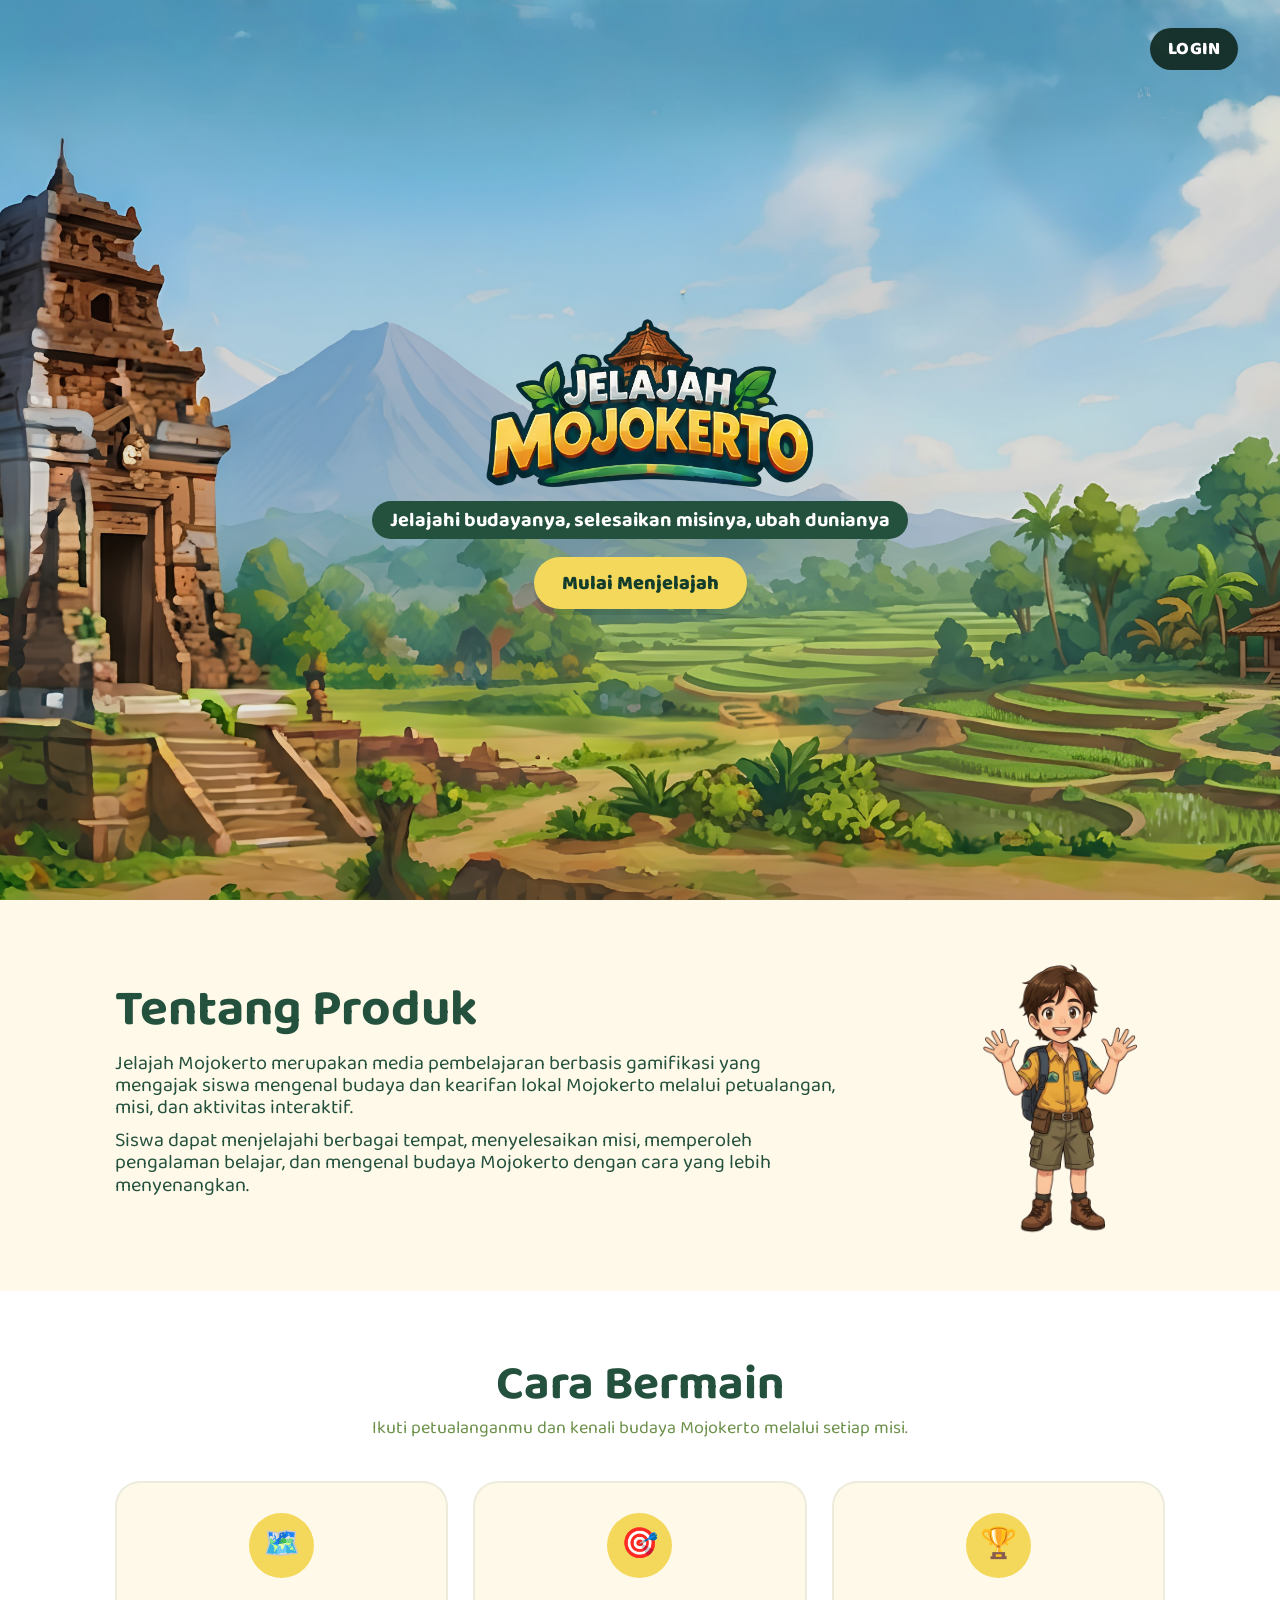
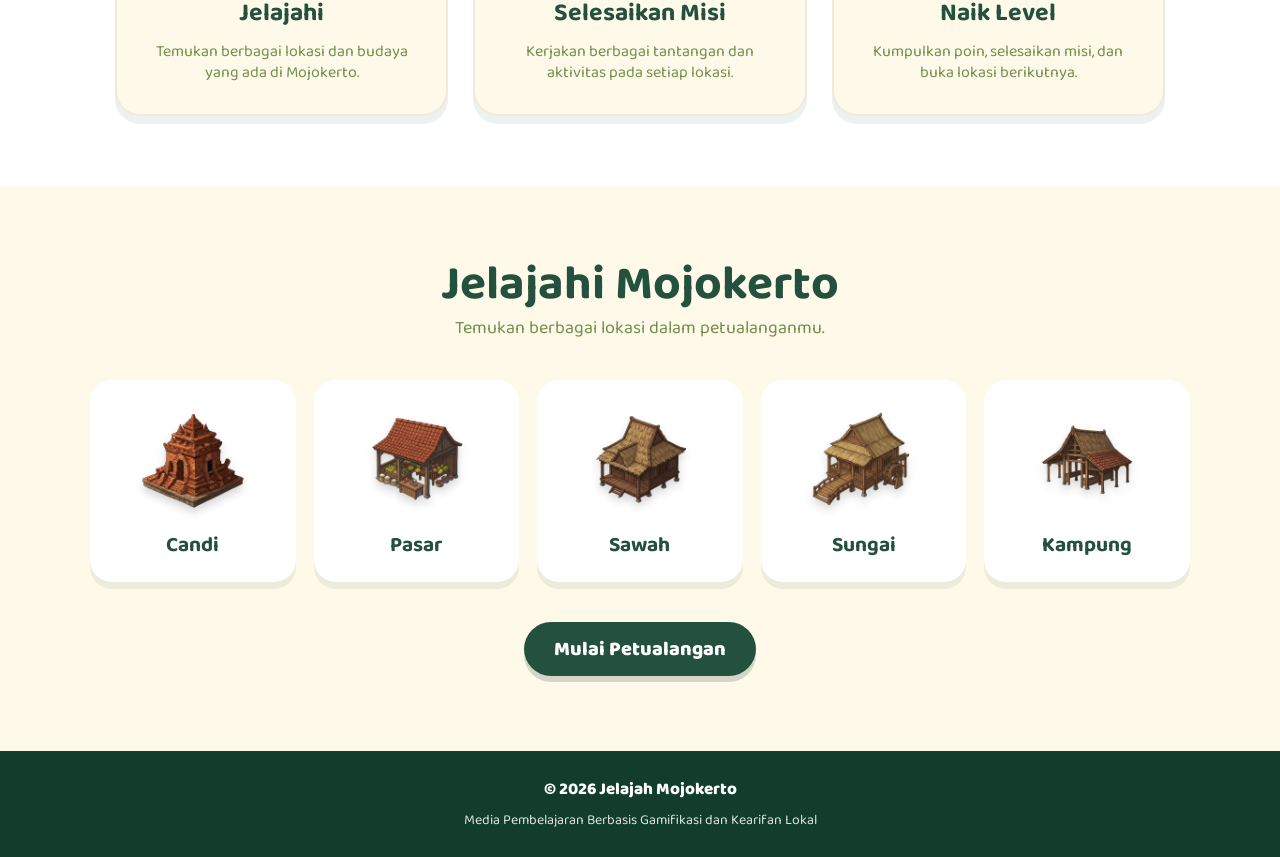
==== index.html @ 7a1562b7 "demo" ====
<!DOCTYPE html>
<html lang="id">
<head>
  <meta charset="UTF-8">
  <meta name="viewport" content="width=device-width, initial-scale=1.0">

  <title>Jelajah Mojokerto</title>

  <link rel="preconnect" href="https://fonts.googleapis.com">
  <link rel="preconnect" href="https://fonts.gstatic.com" crossorigin>

  <link
    href="https://fonts.googleapis.com/css2?family=Baloo+2:wght@400;500;600;700;800&display=swap"
    rel="stylesheet"
  >

  <link rel="stylesheet" href="style.css">
</head>

<body>

  <!-- ===================== HALAMAN 1 ===================== -->
  <section class="landing-page" id="tentang">

    <!-- TOPBAR -->
    <header class="topbar">
      <a href="login.html" class="login-badge">LOGIN</a>
    </header>


    <!-- ================= HERO ================= -->
    <div class="hero-logo">

      <img
        src="assets/logo.png"
        alt="Jelajah Mojokerto"
        class="logo"
      >

      <p>
        Jelajahi budayanya, selesaikan misinya, ubah dunianya
      </p>

      <a href="login.html" class="start-button">
        Mulai Menjelajah
      </a>

    </div>


    <!-- ================= TENTANG PRODUK ================= -->
    <section class="about-card">

      <div class="about-text">

        <h1>Tentang Produk</h1>

        <p>
          Jelajah Mojokerto merupakan media pembelajaran berbasis gamifikasi
          yang mengajak siswa mengenal budaya dan kearifan lokal Mojokerto
          melalui petualangan, misi, dan aktivitas interaktif.
        </p>

        <p>
          Siswa dapat menjelajahi berbagai tempat, menyelesaikan misi,
          memperoleh pengalaman belajar, dan mengenal budaya Mojokerto dengan
          cara yang lebih menyenangkan.
        </p>

      </div>

      <img
        src="assets/karakter.png"
        alt="Karakter penjelajah"
        class="character-about"
      >

    </section>


    <!-- ================= CARA BERMAIN ================= -->
    <section class="how-to-play">

      <div class="section-title">
        <h2>Cara Bermain</h2>

        <p>
          Ikuti petualanganmu dan kenali budaya Mojokerto
          melalui setiap misi.
        </p>
      </div>


      <div class="steps">

        <!-- LANGKAH 1 -->
        <div class="step-card">

          <div class="step-icon">
            🗺️
          </div>

          <h3>Jelajahi</h3>

          <p>
            Temukan berbagai lokasi dan budaya yang ada
            di Mojokerto.
          </p>

        </div>


        <!-- LANGKAH 2 -->
        <div class="step-card">

          <div class="step-icon">
            🎯
          </div>

          <h3>Selesaikan Misi</h3>

          <p>
            Kerjakan berbagai tantangan dan aktivitas
            pada setiap lokasi.
          </p>

        </div>


        <!-- LANGKAH 3 -->
        <div class="step-card">

          <div class="step-icon">
            🏆
          </div>

          <h3>Naik Level</h3>

          <p>
            Kumpulkan poin, selesaikan misi,
            dan buka lokasi berikutnya.
          </p>

        </div>

      </div>

    </section>


    <!-- ================= JELAJAHI MOJOKERTO ================= -->
    <section class="explore-section">

      <div class="section-title">

        <h2>Jelajahi Mojokerto</h2>

        <p>
          Temukan berbagai lokasi dalam petualanganmu.
        </p>

      </div>


      <div class="location-preview">

        <!-- CANDI -->
        <div class="preview-card">

          <img
            src="assets/candi.png"
            alt="Candi"
          >

          <h3>Candi</h3>

        </div>


        <!-- PASAR -->
        <div class="preview-card">

          <img
            src="assets/pasar.png"
            alt="Pasar"
          >

          <h3>Pasar</h3>

        </div>


        <!-- SAWAH -->
        <div class="preview-card">

          <img
            src="assets/sawah.png"
            alt="Sawah"
          >

          <h3>Sawah</h3>

        </div>


        <!-- SUNGAI -->
        <div class="preview-card">

          <img
            src="assets/sungai.png"
            alt="Sungai"
          >

          <h3>Sungai</h3>

        </div>


        <!-- KAMPUNG -->
        <div class="preview-card">

          <img
            src="assets/kampung.png"
            alt="Kampung"
          >

          <h3>Kampung</h3>

        </div>

      </div>


      <!-- CTA -->
      <a href="login.html" class="explore-button">
        Mulai Petualangan
      </a>

    </section>


    <!-- ================= FOOTER ================= -->
    <footer class="footer">

      <p>
        © 2026 Jelajah Mojokerto
      </p>

      <span>
        Media Pembelajaran Berbasis Gamifikasi dan Kearifan Lokal
      </span>

    </footer>

  </section>

</body>
</html>
---- style.css ----
* { box-sizing: border-box; margin: 0; padding: 0; }

:root {
  --cream: #fff9e9;
  --green: #24513d;
  --green-dark: #123d2c;
  --green-light: #6d914b;
  --yellow: #f4d85c;
  --white: #fff;
}

html { scroll-behavior: smooth; }
body {
  font-family: 'Baloo 2', sans-serif;
  color: var(--green);
  overflow-x: hidden;
}

button, input { font: inherit; }
button { cursor: pointer; }

/* ================= LANDING ================= */
.landing-page {
  min-height: 100vh;
  background: var(--cream);
  position: relative;
  overflow: hidden;
}

.topbar {
  position: absolute;
  z-index: 10;
  top: 28px;
  right: 42px;
}

.login-badge {
  display: inline-flex;
  align-items: center;
  justify-content: center;
  padding: 7px 18px;
  background: rgba(20, 45, 37, .95);
  color: white;
  border-radius: 999px;
  text-decoration: none;
  font-size: 18px;
  font-weight: 800;
  letter-spacing: .5px;
}

.hero-logo {
  min-height: 100vh;
    height: 100vh;
  background-image: linear-gradient(rgba(0,0,0,.08), rgba(0,0,0,.08)), url('assets/hero-mojokerto.png');
  background-size: cover;
  background-position: center;
  display: flex;
  flex-direction: column;
  align-items: center;
  justify-content: center;
  padding: 60px 20px 35px;
}

.hero-logo .logo { width: min(700px, 100vw); max-height: 180px; object-fit: contain; }
.hero-logo p {
  margin-top: 4px;
  padding: 3px 18px;
  color: white;
  background: var(--green);
  border-radius: 999px;
  font-size: clamp(13px, 1.8vw, 20px);
  font-weight: 700;
}

.about-card {
  min-height: 43vh;
  padding: 55px 9vw;
  display: flex;
  align-items: center;
  gap: 45px;
  background: var(--cream);
}

.about-text { max-width: 720px; }
.about-text h1 { font-size: clamp(32px, 4vw, 52px); line-height: 1; margin-bottom: 15px; }
.about-text p { font-size: clamp(15px, 1.65vw, 20px); line-height: 1.12; margin-bottom: 10px; }
.character-about { width: min(210px, 24vw); margin-left: auto; object-fit: contain; }
/* ================= TAMBAHAN LANDING PAGE ================= */

/* Tombol mulai menjelajah */
.start-button {
  display: inline-flex;
  align-items: center;
  justify-content: center;

  margin-top: 18px;
  padding: 10px 28px;

  background: var(--yellow);
  color: var(--green-dark);

  border-radius: 999px;
  text-decoration: none;

  font-size: 20px;
  font-weight: 800;

  box-shadow: 0 6px 0 rgba(18, 61, 44, .18);

  transition: transform .2s ease,
              box-shadow .2s ease,
              filter .2s ease;
}

.start-button:hover {
  transform: translateY(-3px);
  box-shadow: 0 9px 0 rgba(18, 61, 44, .18);
  filter: brightness(1.05);
}


/* ================= CARA BERMAIN ================= */

.how-to-play {
  padding: 70px 8vw;
  background: white;
  text-align: center;
}

.section-title {
  max-width: 700px;
  margin: 0 auto 40px;
}

.section-title h2 {
  margin-bottom: 8px;

  color: var(--green);
  font-size: clamp(32px, 4vw, 48px);
  line-height: 1;
}

.section-title p {
  color: var(--green-light);
  font-size: 18px;
  line-height: 1.3;
}


/* Kartu langkah */
.steps {
  max-width: 1050px;
  margin: auto;

  display: grid;
  grid-template-columns: repeat(3, 1fr);
  gap: 25px;
}

.step-card {
  padding: 30px 25px;

  background: var(--cream);
  border: 2px solid rgba(36, 81, 61, .08);
  border-radius: 25px;

  box-shadow: 0 8px 0 rgba(36, 81, 61, .08);

  transition: transform .2s ease,
              box-shadow .2s ease;
}

.step-card:hover {
  transform: translateY(-6px);
  box-shadow: 0 13px 0 rgba(36, 81, 61, .10);
}

.step-icon {
  width: 65px;
  height: 65px;

  margin: 0 auto 15px;

  display: flex;
  align-items: center;
  justify-content: center;

  background: var(--yellow);
  border-radius: 50%;

  font-size: 30px;
}

.step-card h3 {
  margin-bottom: 8px;

  color: var(--green);
  font-size: 25px;
}

.step-card p {
  color: var(--green-light);
  font-size: 16px;
  line-height: 1.35;
}


/* ================= JELAJAHI MOJOKERTO ================= */

.explore-section {
  padding: 75px 7vw;

  background: var(--cream);
  text-align: center;
}

.location-preview {
  max-width: 1100px;
  margin: 0 auto 40px;

  display: grid;
  grid-template-columns: repeat(5, 1fr);
  gap: 18px;
}

.preview-card {
  padding: 20px 12px;

  background: white;
  border-radius: 22px;

  box-shadow: 0 7px 0 rgba(36, 81, 61, .08);

  transition: transform .2s ease,
              box-shadow .2s ease;
}

.preview-card:hover {
  transform: translateY(-7px);
  box-shadow: 0 12px 0 rgba(36, 81, 61, .12);
}

.preview-card img {
  width: 100%;
  height: 120px;

  object-fit: contain;
  display: block;

  margin-bottom: 8px;

  filter: drop-shadow(0 5px 4px rgba(0, 0, 0, .16));
}

.preview-card h3 {
  color: var(--green);
  font-size: 21px;
}


/* Tombol bawah */
.explore-button {
  display: inline-flex;
  align-items: center;
  justify-content: center;

  padding: 11px 30px;

  background: var(--green);
  color: white;

  border-radius: 999px;
  text-decoration: none;

  font-size: 20px;
  font-weight: 800;

  box-shadow: 0 6px 0 rgba(18, 61, 44, .18);

  transition: transform .2s ease,
              box-shadow .2s ease,
              filter .2s ease;
}

.explore-button:hover {
  transform: translateY(-3px);
  box-shadow: 0 9px 0 rgba(18, 61, 44, .18);
  filter: brightness(1.08);
}


/* ================= FOOTER ================= */

.footer {
  padding: 25px 20px;

  background: var(--green-dark);
  color: white;

  text-align: center;
}

.footer p {
  margin-bottom: 4px;

  font-size: 17px;
  font-weight: 800;
}

.footer span {
  font-size: 14px;
  opacity: .85;
}


/* ================= RESPONSIVE ================= */

@media (max-width: 900px) {

  .steps {
    grid-template-columns: 1fr;
    max-width: 600px;
  }

  .location-preview {
    grid-template-columns: repeat(3, 1fr);
  }

}


/* ================= HP ================= */

@media (max-width: 650px) {

  .start-button {
    margin-top: 15px;
    padding: 9px 22px;
    font-size: 17px;
  }

  .how-to-play {
    padding: 50px 22px;
  }

  .section-title {
    margin-bottom: 28px;
  }

  .section-title h2 {
    font-size: 34px;
  }

  .section-title p {
    font-size: 15px;
  }

  .steps {
    gap: 16px;
  }

  .step-card {
    padding: 24px 20px;
  }

  .step-card h3 {
    font-size: 22px;
  }

  .step-card p {
    font-size: 15px;
  }

  .explore-section {
    padding: 50px 18px;
  }

  .location-preview {
    grid-template-columns: repeat(2, 1fr);
    gap: 12px;
  }

  .preview-card {
    padding: 15px 10px;
  }

  .preview-card img {
    height: 90px;
  }

  .preview-card h3 {
    font-size: 18px;
  }

  .explore-button {
    padding: 10px 25px;
    font-size: 17px;
  }

  .footer {
    padding: 20px 15px;
  }

}
/* ================= LOGIN ================= */
.login-page {
  min-height: 100vh;
  position: relative;
  display: flex;
  align-items: center;
  justify-content: center;
  overflow: hidden;
  background-image: linear-gradient(rgba(24, 70, 54, .05), rgba(24, 70, 54, .05)), url('assets/hero-mojokerto.png');
  background-size: cover;
  background-position: center;
}

.login-logo {
  position: absolute;
  top: 35px;
  left: 50%;
  transform: translateX(-50%);
  width: min(190px, 30vw);
  z-index: 4;
}

.login-box {
  width: min(470px, 86vw);
  padding: 34px 38px 30px;
  background: rgba(255, 251, 237, .96);
  border-radius: 28px;
  box-shadow: 0 12px 0 rgba(23, 46, 37, .13);
  position: relative;
  z-index: 5;
}

.login-box h1 {
  text-align: center;
  color: var(--green-light);
  font-size: clamp(28px, 4vw, 43px);
  line-height: 1.08;
  margin-bottom: 25px;
}

.login-box form { display: grid; gap: 12px; }
.login-box input {
  width: 100%;
  border: none;
  outline: none;
  padding: 16px 22px;
  background: white;
  border-radius: 999px;
  font-size: 18px;
  color: var(--green);
}
.login-box input::placeholder { color: #b9b9b9; }
.login-box button {
  border: none;
  padding: 15px;
  margin-top: 6px;
  border-radius: 999px;
  background: var(--green);
  color: white;
  font-size: 22px;
  font-weight: 800;
  transition: .2s ease;
}
.login-box button:hover { transform: translateY(-2px); filter: brightness(1.08); }
.register-text { text-align: center; margin-top: 18px; font-size: 17px; }
.register-text a { color: var(--green-light); font-weight: 800; }

.speech-bubble {
  position: absolute;
  z-index: 6;
  top: 55px;
  right: 9vw;
  width: 175px;
  padding: 15px 18px 28px;
  background: white;
  border: 2px solid #222;
  border-radius: 28px;
  color: var(--green-light);
  font-size: 23px;
  font-weight: 800;
  text-align: center;
  line-height: 1.15;
  filter: drop-shadow(0 7px 0 #111);
}
.speech-bubble::after {
  content: '';
  position: absolute;
  right: 28px;
  bottom: -35px;
  width: 45px;
  height: 45px;
  background: white;
  border-right: 2px solid #222;
  border-bottom: 2px solid #222;
  transform: rotate(35deg) skew(-8deg);
}

.character-login {
  position: absolute;
  z-index: 3;
  right: 3vw;
  bottom: -30px;
  width: min(360px, 35vw);
  max-height: 80vh;
  object-fit: contain;
}
.back-link {
  position: absolute;
  top: 25px;
  left: 25px;
  z-index: 10;
  color: white;
  text-decoration: none;
  font-weight: 700;
  background: rgba(20,45,37,.75);
  padding: 7px 14px;
  border-radius: 999px;
}

/* ================= MAP ================= */
.map-page {
    position: relative;
  width: 100%;
  min-height: 100vh;
margin: 0;
padding: 0;
overflow: hidden;
  /* BACKGROUND PETA */
  background-image: url("assets/map-mojokerto.png");
  background-size: cover;
  background-position: center;

}

.profile-card {
  position: absolute;
  top: 28px;
  right: 5vw;
  z-index: 10;
  display: flex;
  align-items: center;
  gap: 12px;
  padding: 9px 22px 9px 10px;
  min-width: 190px;
  background: rgba(11, 69, 58, .82);
  color: white;
  border-radius: 50px;
}
.profile-menu {
  position: absolute;
  top: 28px;
  right: 5vw;
  z-index: 20;
}

.profile-menu .profile-card {
  position: relative;
  top: auto;
  right: auto;
}

.profile-dropdown {
  position: absolute;
  top: calc(100% + 8px);
  right: 0;

  width: 190px;
  padding: 8px;

  background: rgba(255, 251, 237, .97);
  border-radius: 18px;

  box-shadow: 0 8px 20px rgba(0, 0, 0, .18);

  opacity: 0;
  visibility: hidden;
  transform: translateY(-8px);

  transition: opacity .2s ease,
              transform .2s ease,
              visibility .2s ease;
}

.profile-dropdown a {
  display: block;
  padding: 10px 14px;

  color: var(--green);
  text-decoration: none;

  font-size: 17px;
  font-weight: 700;

  border-radius: 12px;
  transition: background .2s ease;
}

.profile-dropdown a:hover {
  background: rgba(109, 145, 75, .12);
}

.profile-menu:hover .profile-dropdown {
  opacity: 1;
  visibility: visible;
  transform: translateY(0);
}
.profile-avatar {
  width: 52px;
  height: 52px;
  overflow: hidden;
  border-radius: 50%;
  background: white;
}
.profile-avatar img { width: 100%; height: 100%; object-fit: cover; }
.profile-card strong, .profile-card span { display: block; line-height: 1; }
.profile-card strong { font-size: 22px; }
.profile-card span { font-size: 18px; margin-top: 5px; }

.map-location { position: absolute; z-index: 5; 
  transform: translateX(-50%);}

  .location-candi {
  left: 15%;
  top: 20%;
}

.location-pasar {
  left: 50%;
  top: 20%;
}

.location-sawah {
  left: 70%;
  top: 30%;
}

.location-kampung {
  left: 24%;
  top: 60%;
}

.location-sungai {
  left: 56%;
  top: 67%;
}

.location-button {
  border: 0;
  min-width: 0;
  padding: 0;
  background: transparent;
  color: var(--green-light);
  font-weight: 800;
  font-size: 22px;
  line-height: 1.05;
  cursor: pointer;
  transition: transform .25s ease, filter .25s ease;
}
.location-button:hover {
  transform: translateY(-6px) scale(1.05);
  filter: drop-shadow(0 8px 10px rgba(0, 0, 0, .25));
}
.location-button img {
  width: 150px;
  height: auto;
  display: block;
  margin: 0 auto 6px;
  object-fit: contain;

  filter: drop-shadow(0 6px 5px rgba(0, 0, 0, .25));
  animation: floating 2.8s ease-in-out infinite;
}
@keyframes floating {
  0%, 100% {
    transform: translateY(0);
  }

  50% {
    transform: translateY(-7px);
  }
}
.location-button strong,
.location-button span {
  display: block;
  background: rgba(255, 255, 255, .82);
  padding: 7px 18px;
}

.location-button strong {
  border-radius: 25px 25px 0 0;
  padding-bottom: 2px;
}

.location-button span {
  border-radius: 0 0 25px 25px;
  padding-top: 2px;
}

.location-button strong, .location-button span { display: block; }
.location-button:hover { transform: translateY(-5px) scale(1.03); }
 .location-button.unlocked {
  color: var(--green);
}

.location-button.unlocked strong,
.location-button.unlocked span {
  background: rgba(255, 239, 111, .9);
  color: var(--green);
}
.location-button:not(.unlocked) {
  opacity: .82;
}

.location-button.unlocked {
  animation: unlockedPulse 2s ease-in-out infinite;
}

@keyframes unlockedPulse {
  0%, 100% {
    filter: drop-shadow(0 4px 5px rgba(0, 0, 0, .2));
  }

  50% {
    filter: drop-shadow(0 6px 12px rgba(255, 239, 111, .7));
  }
}
@media (max-width: 900px) {
  .about-card { padding: 45px 7vw; }
  .character-login { opacity: .65; right: -30px; }
  .speech-bubble { right: 4vw; transform: scale(.85); transform-origin: top right; }
  .map-page { background-position: center; }
  .location-button { min-width: 145px; font-size: 17px; }
}

@media (max-width: 650px) {
  .topbar { top: 18px; right: 18px; }
  .hero-logo { min-height: 38vh; }
  .hero-logo p { text-align: center; }
  .about-card { min-height: auto; padding: 38px 25px; gap: 10px; }
  .character-about { width: 105px; }
  .login-box { padding: 28px 22px; }
  .character-login { width: 180px; right: -25px; bottom: -10px; opacity: .5; display: none;}
  .speech-bubble { top: 82px; right: 10px; width: 125px; font-size: 17px; display: none;}
  .profile-card { top: 14px; right: 12px; transform: scale(.8); transform-origin: top right; }
  .profile-menu {
  top: 14px;
  right: 12px;
}

.profile-dropdown {
  width: 170px;
}

.profile-dropdown a {
  font-size: 15px;
}
  
  .location-button {
    min-width: 0;
    padding: 0;
    font-size: 14px;
  }

  .location-button img {
    width: 70px;
  }

  .location-button strong,
  .location-button span {
    padding-left: 10px;
    padding-right: 10px;
  }
  .location-candi { left: 20%; top: 10%; }
.location-pasar { left: 55%; top: 20%; }
.location-sawah { left: 83%; top: 30%; }
.location-kampung { left: 24%; top: 50%; }
.location-sungai { left: 70%; top: 70%; }


}
/* ================= MISSION PAGE ================= */

.mission-page {
  position: relative;
  min-height: 100vh;

  background-image:
    linear-gradient(
      rgba(20, 55, 40, .15),
      rgba(20, 55, 40, .15)
    ),
    url("assets/misi1-candi.png");

  background-size: cover;
  background-position: center;

  display: flex;
  flex-direction: column;
  align-items: center;

  padding: 35px 20px 50px;

  overflow: hidden;
}


/* KEMBALI */

.mission-back {
  position: absolute;
  top: 25px;
  left: 30px;

  padding: 8px 18px;

  background: rgba(18, 61, 44, .85);
  color: white;

  border-radius: 999px;

  text-decoration: none;
  font-size: 17px;
  font-weight: 700;

  transition: transform .2s ease;
}

.mission-back:hover {
  transform: translateY(-2px);
}




/* JUDUL */

.mission-header {
  width: min(700px, 90vw);

  margin-top: 75px;

  text-align: center;
  color: white;

  text-shadow: 0 3px 8px rgba(0, 0, 0, .35);
}

.mission-label {
  display: inline-block;

  padding: 5px 18px;

  background: var(--yellow);
  color: var(--green-dark);

  border-radius: 999px;

  font-size: 18px;
  font-weight: 800;
}

.mission-header h1 {
  margin-top: 10px;

  font-size: clamp(40px, 6vw, 70px);
  line-height: 1;
}

.mission-header p {
  margin-top: 12px;

  font-size: 19px;
  font-weight: 600;
}


/* CERITA */

.mission-story {
  width: min(650px, 90vw);

  margin-top: 35px;
  padding: 28px 32px;

  background: rgba(255, 251, 237, .94);

  border-radius: 28px;

  box-shadow: 0 10px 0 rgba(18, 61, 44, .18);

  color: var(--green);
}

.mission-story h2 {
  margin-bottom: 10px;

  font-size: 30px;
  color: var(--green-light);
}

.mission-story p {
  margin-bottom: 10px;

  font-size: 17px;
  line-height: 1.35;
}


/* MULAI MISI */

.mission-start {
  display: inline-flex;
  align-items: center;
  justify-content: center;

  margin-top: 28px;
  padding: 12px 35px;

  background: var(--yellow);
  color: var(--green-dark);

  border-radius: 999px;

  text-decoration: none;

  font-size: 21px;
  font-weight: 800;

  box-shadow: 0 6px 0 rgba(18, 61, 44, .25);

  transition:
    transform .2s ease,
    box-shadow .2s ease;
}

.mission-start:hover {
  transform: translateY(-4px);
  box-shadow: 0 10px 0 rgba(18, 61, 44, .25);
}


/* ================= HP ================= */

@media (max-width: 650px) {

  .mission-page {
    padding: 25px 18px 40px;
    background-position: center;
  }

  .mission-back {
    top: 15px;
    left: 15px;
    font-size: 14px;
    padding: 7px 14px;
  }

  .mission-profile {
    top: 15px;
    right: 15px;
    transform: scale(.8);
    transform-origin: top right;
  }

  .mission-header {
    margin-top: 95px;
  }

  .mission-header h1 {
    font-size: 42px;
  }

  .mission-header p {
    font-size: 15px;
  }

  .mission-story {
    padding: 22px;
    margin-top: 25px;
  }

  .mission-story h2 {
    font-size: 25px;
  }

  .mission-story p {
    font-size: 15px;
  }

  .mission-start {
    font-size: 18px;
    padding: 10px 28px;
  }

}

/* ================= PERTANYAAN ================= */

.question-page {
  position: relative;

  min-height: 100vh;

  padding: 40px 20px 60px;

  background-image:
    linear-gradient(
      rgba(20, 55, 40, .18),
      rgba(20, 55, 40, .18)
    ),
    url("assets/misi1-candi.png");

  background-size: cover;
  background-position: center;

  display: flex;
  flex-direction: column;
  align-items: center;
}


/* HEADER */

.question-header {
  width: min(800px, 90vw);

  margin-top: 70px;

  text-align: center;
  color: white;

  text-shadow: 0 3px 8px rgba(0, 0, 0, .35);
}

.question-header h1 {
  margin-top: 12px;

  font-size: clamp(36px, 5vw, 58px);
  line-height: 1;
}


/* KARTU */

.question-card {
  width: min(700px, 92vw);

  margin-top: 35px;

  padding: 35px;

  background: rgba(255, 251, 237, .96);

  border-radius: 28px;

  box-shadow:
    0 10px 0 rgba(18, 61, 44, .18);

  color: var(--green);
}


/* NOMOR SOAL */

.question-number {
  width: 55px;
  height: 55px;

  display: flex;
  align-items: center;
  justify-content: center;

  margin-bottom: 20px;

  background: var(--yellow);
  color: var(--green-dark);

  border-radius: 50%;

  font-size: 22px;
  font-weight: 800;
}


/* SOAL */

.question-card h2 {
  margin-bottom: 25px;

  font-size: clamp(22px, 3vw, 30px);

  line-height: 1.2;
}


/* JAWABAN */

.answer-list {
  display: grid;
  gap: 13px;
}

.answer-button {
  width: 100%;

  padding: 14px 18px;

  border: 3px solid transparent;

  background: white;
  color: var(--green);

  border-radius: 18px;

  text-align: left;

  font-size: 17px;
  font-weight: 700;

  transition:
    transform .2s ease,
    background .2s ease,
    border-color .2s ease;
}

.answer-button:hover:not(:disabled) {
  transform: translateX(5px);

  border-color: var(--green-light);

  background: rgba(109, 145, 75, .08);
}

.answer-button:disabled {
  cursor: default;
}


/* BENAR */

.answer-button.correct {
  background: #cde99b;

  border-color: var(--green);

  color: var(--green-dark);
}


/* SALAH */

.answer-button.wrong {
  background: #ffd7d2;

  border-color: #c94b3c;

  color: #8f2d22;
}


/* FEEDBACK */

.answer-feedback {
  margin-top: 20px;

  padding: 13px 18px;

  border-radius: 15px;

  font-size: 17px;
  font-weight: 700;

  text-align: center;
}

.answer-feedback.success {
  background: #dff2b8;
  color: var(--green-dark);
}

.answer-feedback.error {
  background: #ffe0dc;
  color: #8f2d22;
}


/* ================= HP ================= */

@media (max-width: 650px) {

  .question-page {
    padding: 25px 16px 40px;
  }

  .question-header {
    margin-top: 90px;
  }

  .question-header h1 {
    font-size: 38px;
  }

  .question-card {
    padding: 24px 20px;
    margin-top: 25px;
  }

  .question-card h2 {
    font-size: 22px;
  }

  .answer-button {
    padding: 12px 14px;
    font-size: 15px;
  }

}
/* ================= PROFIL ================= */

.profile-page {
  min-height: 100vh;

  padding: 35px 20px 60px;

  background:
    linear-gradient(
      rgba(255, 249, 233, .92),
      rgba(255, 249, 233, .96)
    ),
    url("assets/map-mojokerto.jpg");

  background-size: cover;
  background-position: center;

  display: flex;
  flex-direction: column;
  align-items: center;

  color: var(--green);
}


/* KEMBALI */

.profile-back {
  position: absolute;

  top: 25px;
  left: 30px;

  padding: 8px 18px;

  background: var(--green);
  color: white;

  border-radius: 999px;

  text-decoration: none;

  font-size: 17px;
  font-weight: 700;

  transition: transform .2s ease;
}

.profile-back:hover {
  transform: translateY(-2px);
}


/* HEADER */

.profile-header {
  width: min(700px, 90vw);

  margin-top: 60px;

  text-align: center;
}

.profile-header h1 {
  margin-top: 10px;

  font-size: clamp(38px, 5vw, 58px);
  line-height: 1;
}

.profile-header p {
  margin-top: 10px;

  font-size: 17px;

  color: var(--green-light);
}


/* KARTU PROFIL */

.profile-main-card {
  width: min(650px, 92vw);

  margin-top: 30px;
  padding: 35px;

  background: rgba(255, 255, 255, .95);

  border-radius: 30px;

  text-align: center;

  box-shadow:
    0 10px 0 rgba(18, 61, 44, .10);
}


/* AVATAR */

.profile-big-avatar {
  width: 120px;
  height: 120px;

  margin: 0 auto 15px;

  padding: 5px;

  background: var(--yellow);

  border-radius: 50%;
}

.profile-big-avatar img {
  width: 100%;
  height: 100%;

  border-radius: 50%;

  object-fit: cover;
}


/* NAMA */

.profile-main-card h2 {
  font-size: 32px;

  line-height: 1;
}

.profile-level {
  display: inline-block;

  margin-top: 8px;
  padding: 5px 18px;

  background: var(--yellow);
  color: var(--green-dark);

  border-radius: 999px;

  font-weight: 800;
}

.profile-description {
  margin-top: 8px;

  color: var(--green-light);

  font-size: 16px;
}


/* STATISTIK */

.profile-stats {
  margin-top: 25px;

  display: grid;
  grid-template-columns: repeat(3, 1fr);

  gap: 15px;
}

.profile-stat {
  padding: 18px 10px;

  background: var(--cream);

  border-radius: 18px;
}

.profile-stat strong {
  display: block;

  font-size: 28px;

  color: var(--green);
}

.profile-stat span {
  display: block;

  margin-top: 2px;

  font-size: 14px;

  color: var(--green-light);
}


/* ================= PERJALANAN ================= */

.journey-card {
  width: min(650px, 92vw);

  margin-top: 25px;
  padding: 28px;

  background: rgba(255, 255, 255, .95);

  border-radius: 30px;

  box-shadow:
    0 10px 0 rgba(18, 61, 44, .10);
}

.journey-card h2 {
  margin-bottom: 18px;

  font-size: 28px;
}


/* ITEM */

.journey-list {
  display: grid;
  gap: 10px;
}

.journey-item {
  display: flex;
  align-items: center;
  gap: 14px;

  padding: 12px 15px;

  background: var(--cream);

  border-radius: 17px;
}

.journey-item.active {
  background: rgba(244, 216, 92, .28);
}


/* IKON */

.journey-icon {
  width: 48px;
  height: 48px;

  flex-shrink: 0;

  display: flex;
  align-items: center;
  justify-content: center;

  background: white;

  border-radius: 14px;

  font-size: 24px;
}


/* INFORMASI */

.journey-info {
  flex: 1;
}

.journey-info strong {
  display: block;

  font-size: 19px;
}

.journey-info span {
  display: block;

  margin-top: 2px;

  font-size: 14px;

  color: var(--green-light);
}


/* STATUS */

.journey-status {
  font-size: 20px;
}


/* TOMBOL */

.profile-map-button {
  margin-top: 25px;

  padding: 11px 28px;

  background: var(--green);
  color: white;

  border-radius: 999px;

  text-decoration: none;

  font-size: 19px;
  font-weight: 800;

  box-shadow:
    0 6px 0 rgba(18, 61, 44, .18);

  transition:
    transform .2s ease,
    box-shadow .2s ease;
}

.profile-map-button:hover {
  transform: translateY(-3px);

  box-shadow:
    0 9px 0 rgba(18, 61, 44, .18);
}


/* ================= HP ================= */

@media (max-width: 650px) {

  .profile-page {
    padding: 25px 15px 40px;
  }

  .profile-back {
    top: 15px;
    left: 15px;

    font-size: 14px;

    padding: 7px 14px;
  }

  .profile-header {
    margin-top: 80px;
  }

  .profile-header h1 {
    font-size: 40px;
  }

  .profile-header p {
    font-size: 15px;
  }

  .profile-main-card,
  .journey-card {
    padding: 22px 18px;
  }

  .profile-big-avatar {
    width: 100px;
    height: 100px;
  }

  .profile-main-card h2 {
    font-size: 27px;
  }

  .profile-stats {
    gap: 8px;
  }

  .profile-stat {
    padding: 14px 7px;
  }

  .profile-stat strong {
    font-size: 23px;
  }

  .profile-stat span {
    font-size: 12px;
  }

}

/* ================= MISI 2 - PASAR ================= */

.market-mission-page {
  position: relative;

  min-height: 100vh;

  padding: 30px 20px 45px;

  background-image:
    linear-gradient(
      rgba(44, 61, 40, .10),
      rgba(44, 61, 40, .10)
    ),
    url("assets/misi2-pasar.png");

  background-size: cover;
  background-position: center;

  display: flex;
  flex-direction: column;
  align-items: center;

  color: var(--green);

  overflow: hidden;
}


/* JUDUL */

.market-title {
  margin-top: 55px;

  text-align: center;

  color: white;

  text-shadow:
    0 3px 6px rgba(0, 0, 0, .35);
}

.market-title span {
  display: inline-block;

  padding: 4px 18px;

  background: var(--yellow);
  color: var(--green-dark);

  border-radius: 999px;

  font-size: 17px;
  font-weight: 800;
}

.market-title h1 {
  margin-top: 5px;

  font-size: clamp(38px, 5vw, 60px);

  line-height: 1;
}


/* UANG */

.money-card {
  display: flex;
  align-items: center;
  gap: 12px;

  margin-top: 15px;

  padding: 7px 20px;

  background: white;

  border-radius: 999px;

  box-shadow:
    0 5px 0 rgba(0, 0, 0, .12);

  font-size: 17px;
}

.money-card strong {
  color: var(--green);
}


/* INSTRUKSI */

.market-instruction {
  margin-top: 18px;

  color: white;

  font-size: 18px;
  font-weight: 700;

  text-shadow:
    0 2px 5px rgba(0, 0, 0, .4);
}


/* BARANG */

.market-items {
  width: min(800px, 92vw);

  margin-top: 18px;

  display: grid;
  grid-template-columns: repeat(4, 1fr);

  gap: 12px;
}

.market-item {
  border: 3px solid transparent;

  padding: 10px 8px;

  background: rgba(255, 255, 255, .94);

  border-radius: 18px;

  color: var(--green);

  display: flex;
  flex-direction: column;
  align-items: center;

  cursor: pointer;

  font-family: inherit;

  box-shadow:
    0 5px 0 rgba(0, 0, 0, .10);

  transition:
    transform .2s ease,
    background .2s ease,
    border-color .2s ease;
}

.market-item:hover {
  transform: translateY(-5px);
}

.market-item.selected {
  background: rgba(244, 216, 92, .95);

  border-color: var(--green);

  transform: translateY(-4px);
}

.market-item img {
  width: 95px;
  height: 80px;

  object-fit: contain;

  margin-bottom: 5px;

  filter:
    drop-shadow(0 4px 3px rgba(0, 0, 0, .15));
}

.market-item strong {
  font-size: 18px;
  line-height: 1;
}

.market-item span {
  margin-top: 3px;

  font-size: 14px;
  font-weight: 700;
}


/* TOTAL */

.market-result {
  margin-top: 18px;

  min-width: 220px;

  padding: 9px 20px;

  background: rgba(255, 251, 237, .95);

  border-radius: 18px;

  text-align: center;

  box-shadow:
    0 5px 0 rgba(0, 0, 0, .10);
}

.market-result span {
  display: block;

  font-size: 14px;
}

.market-result strong {
  display: block;

  margin-top: 2px;

  font-size: 24px;

  color: var(--green);
}


/* TOMBOL LANJUT */

.market-next {
  margin-top: 16px;

  min-width: 140px;

  border: none;

  padding: 9px 25px;

  background: var(--green);

  color: white;

  border-radius: 999px;

  font-size: 19px;
  font-weight: 800;

  font-family: inherit;

  cursor: pointer;

  box-shadow:
    0 5px 0 rgba(0, 0, 0, .18);

  transition:
    transform .2s ease,
    filter .2s ease;
}

.market-next:hover {
  transform: translateY(-3px);

  filter: brightness(1.08);
}


/* ================= HP ================= */

@media (max-width: 650px) {

  .market-mission-page {
    padding: 20px 14px 35px;

    background-position: center;
  }

  .market-title {
    margin-top: 70px;
  }

  .market-title h1 {
    font-size: 40px;
  }

  .market-title span {
    font-size: 14px;
  }

  .money-card {
    font-size: 15px;
  }

  .market-instruction {
    font-size: 15px;
    text-align: center;
  }

  .market-items {
    grid-template-columns: repeat(2, 1fr);

    gap: 10px;

    width: min(400px, 92vw);
  }

  .market-item {
    padding: 9px 6px;
  }

  .market-item img {
    width: 75px;
    height: 65px;
  }

  .market-item strong {
    font-size: 16px;
  }

  .market-item span {
    font-size: 12px;
  }

  .market-result {
    min-width: 190px;
  }

  .market-next {
    font-size: 17px;
  }
}
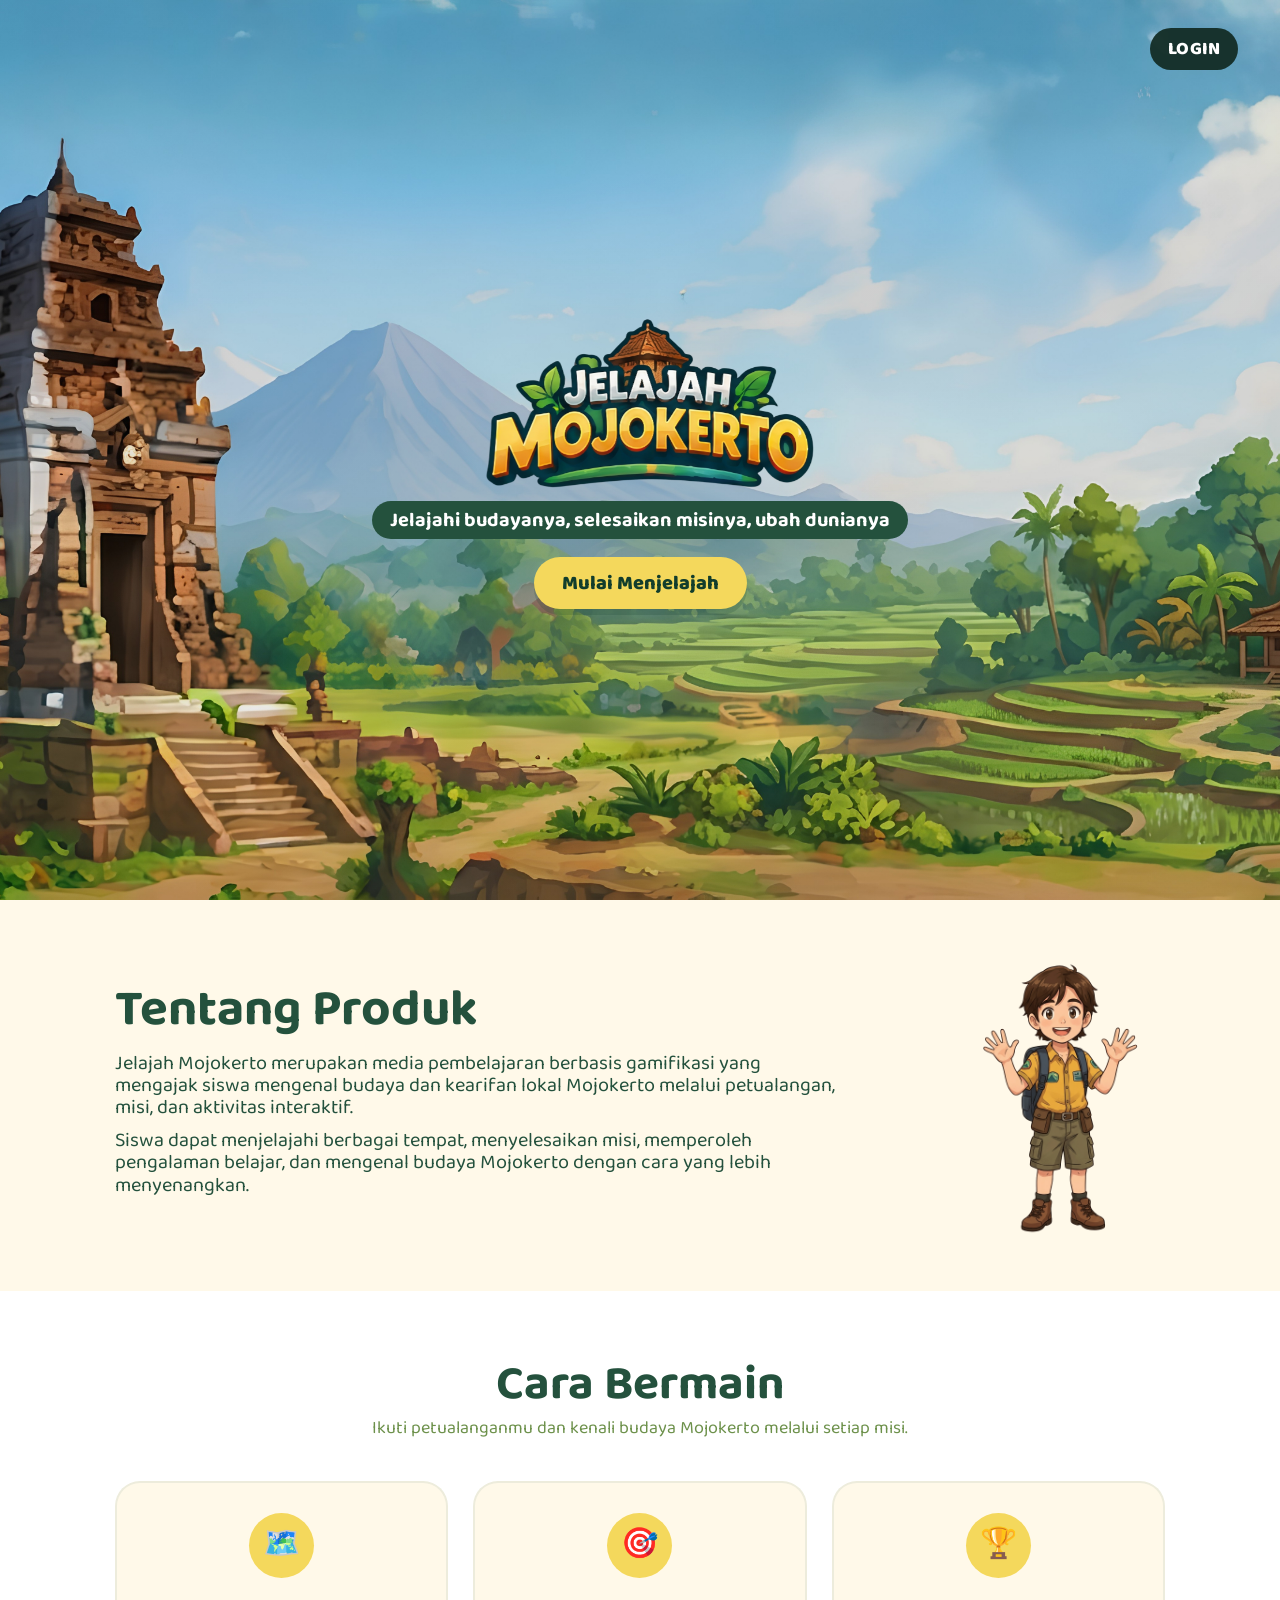
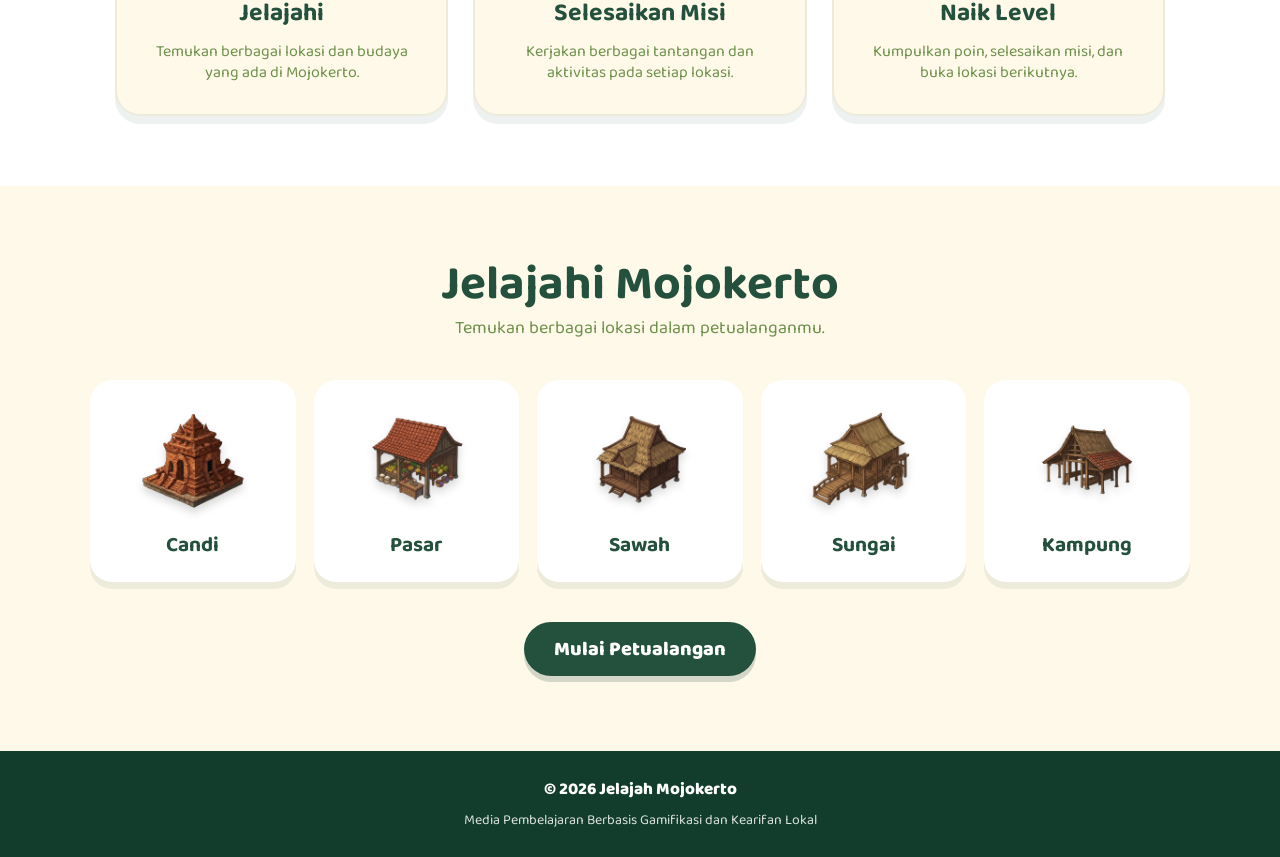
==== commit 71832d7c: "revisi animasi dan fitur" ====
--- a/index.html
+++ b/index.html
@@ -49,9 +49,9 @@
 
 
     <!-- ================= TENTANG PRODUK ================= -->
-    <section class="about-card">
-
-      <div class="about-text">
+    <section class="about-card scroll-reveal">
+
+      <div class="about-text scroll-left">
 
         <h1>Tentang Produk</h1>
 
@@ -72,7 +72,7 @@
       <img
         src="assets/karakter.png"
         alt="Karakter penjelajah"
-        class="character-about"
+        class="character-about scroll-right"
       >
 
     </section>
@@ -94,7 +94,7 @@
       <div class="steps">
 
         <!-- LANGKAH 1 -->
-        <div class="step-card">
+        <div class="step-card stagger-reveal">
 
           <div class="step-icon">
             🗺️
@@ -111,7 +111,7 @@
 
 
         <!-- LANGKAH 2 -->
-        <div class="step-card">
+        <div class="step-card stagger-reveal">
 
           <div class="step-icon">
             🎯
@@ -128,7 +128,7 @@
 
 
         <!-- LANGKAH 3 -->
-        <div class="step-card">
+        <div class="step-card stagger-reveal">
 
           <div class="step-icon">
             🏆
@@ -165,7 +165,7 @@
       <div class="location-preview">
 
         <!-- CANDI -->
-        <div class="preview-card">
+        <div class="preview-card stagger-reveal">
 
           <img
             src="assets/candi.png"
@@ -178,7 +178,7 @@
 
 
         <!-- PASAR -->
-        <div class="preview-card">
+        <div class="preview-card stagger-reveal">
 
           <img
             src="assets/pasar.png"
@@ -191,7 +191,7 @@
 
 
         <!-- SAWAH -->
-        <div class="preview-card">
+        <div class="preview-card stagger-reveal">
 
           <img
             src="assets/sawah.png"
@@ -204,7 +204,7 @@
 
 
         <!-- SUNGAI -->
-        <div class="preview-card">
+        <div class="preview-card stagger-revea">
 
           <img
             src="assets/sungai.png"
@@ -217,7 +217,7 @@
 
 
         <!-- KAMPUNG -->
-        <div class="preview-card">
+        <div class="preview-card stagger-revea">
 
           <img
             src="assets/kampung.png"
@@ -253,6 +253,33 @@
     </footer>
 
   </section>
-
+<script>
+  const revealElements = document.querySelectorAll(
+    '.scroll-reveal, .scroll-left, .scroll-right, .stagger-reveal'
+  );
+
+  const observer = new IntersectionObserver((entries, observer) => {
+
+    entries.forEach(entry => {
+
+      if (entry.isIntersecting) {
+
+        entry.target.classList.add('show');
+
+        observer.unobserve(entry.target);
+
+      }
+
+    });
+
+  }, {
+    threshold: 0.15
+  });
+
+
+  revealElements.forEach(element => {
+    observer.observe(element);
+  });
+</script>
 </body>
 </html>
--- a/style.css
+++ b/style.css
@@ -203,6 +203,321 @@
   font-size: 16px;
   line-height: 1.35;
 }
+/* =====================================================
+   ANIMASI LANDING PAGE
+   ===================================================== */
+
+
+/* ================= HERO ================= */
+
+.hero-logo .logo {
+  animation: logoReveal 1s ease-out both;
+}
+
+.hero-logo p {
+  animation: fadeUp .8s ease-out .35s both;
+}
+
+.hero-logo .start-button {
+  animation: fadeUp .8s ease-out .6s both;
+}
+
+
+/* Logo muncul dengan sedikit zoom */
+
+@keyframes logoReveal {
+
+  from {
+    opacity: 0;
+    transform: scale(.82);
+  }
+
+  to {
+    opacity: 1;
+    transform: scale(1);
+  }
+
+}
+
+
+/* Elemen muncul dari bawah */
+
+@keyframes fadeUp {
+
+  from {
+    opacity: 0;
+    transform: translateY(20px);
+  }
+
+  to {
+    opacity: 1;
+    transform: translateY(0);
+  }
+
+}
+
+
+/* ================= KARAKTER ================= */
+
+.floating-character {
+  animation: characterFloat 3.5s ease-in-out infinite;
+}
+
+@keyframes characterFloat {
+
+  0%,
+  100% {
+    transform: translateY(0);
+  }
+
+  50% {
+    transform: translateY(-10px);
+  }
+
+}
+
+
+/* ================= TOMBOL ================= */
+
+.start-button,
+.explore-button {
+  position: relative;
+  overflow: hidden;
+}
+
+
+/* Efek kilau saat hover */
+
+.start-button::after,
+.explore-button::after {
+  content: "";
+
+  position: absolute;
+
+  top: 0;
+  left: -100%;
+
+  width: 60%;
+  height: 100%;
+
+  background: rgba(255,255,255,.28);
+
+  transform: skewX(-25deg);
+
+  transition: left .5s ease;
+}
+
+.start-button:hover::after,
+.explore-button:hover::after {
+  left: 140%;
+}
+
+
+/* ================= ABOUT ================= */
+
+.about-card {
+  animation: aboutReveal .8s ease both;
+}
+
+@keyframes aboutReveal {
+
+  from {
+    opacity: 0;
+    transform: translateY(30px);
+  }
+
+  to {
+    opacity: 1;
+    transform: translateY(0);
+  }
+
+}
+
+
+/* ================= KARTU ================= */
+
+.animate-card {
+  animation: cardFloatIn .7s ease both;
+}
+
+@keyframes cardFloatIn {
+
+  from {
+    opacity: 0;
+    transform: translateY(25px);
+  }
+
+  to {
+    opacity: 1;
+    transform: translateY(0);
+  }
+
+}
+
+
+/* Kartu terasa sedikit hidup ketika diarahkan */
+
+.step-card,
+.preview-card {
+  transition:
+    transform .25s ease,
+    box-shadow .25s ease;
+}
+
+.step-card:hover {
+  transform: translateY(-8px);
+}
+
+.preview-card:hover {
+  transform: translateY(-8px) scale(1.02);
+}
+
+
+/* ================= ICON CARA BERMAIN ================= */
+
+.step-icon {
+  transition:
+    transform .3s ease,
+    box-shadow .3s ease;
+}
+
+.step-card:hover .step-icon {
+  transform: rotate(-5deg) scale(1.08);
+
+  box-shadow:
+    0 5px 12px rgba(36,81,61,.16);
+}
+
+
+/* ================= GAMBAR LOKASI ================= */
+
+.preview-card img {
+  transition:
+    transform .3s ease,
+    filter .3s ease;
+}
+
+.preview-card:hover img {
+  transform: translateY(-5px) scale(1.05);
+
+  filter:
+    drop-shadow(0 8px 6px rgba(0,0,0,.18));
+}
+
+
+/* ================= LOGIN BUTTON ================= */
+
+.login-badge {
+  transition:
+    transform .2s ease,
+    filter .2s ease;
+}
+
+.login-badge:hover {
+  transform: translateY(-2px) scale(1.04);
+
+  filter: brightness(1.08);
+}
+
+
+/* ================= PREFERS REDUCED MOTION ================= */
+
+@media (prefers-reduced-motion: reduce) {
+
+  *,
+  *::before,
+  *::after {
+    animation-duration: .01ms !important;
+    animation-iteration-count: 1 !important;
+    scroll-behavior: auto !important;
+    transition-duration: .01ms !important;
+  }
+
+}
+
+/* ================= SCROLL REVEAL ================= */
+
+/* Kondisi awal */
+.scroll-reveal {
+  opacity: 0;
+  transform: translateY(45px);
+  transition:
+    opacity .7s ease,
+    transform .7s cubic-bezier(.22, 1, .36, 1);
+}
+
+/* Saat masuk layar */
+.scroll-reveal.show {
+  opacity: 1;
+  transform: translateY(0);
+}
+
+
+/* Animasi dari kiri */
+.scroll-left {
+  opacity: 0;
+  transform: translateX(-50px);
+  transition:
+    opacity .7s ease,
+    transform .7s cubic-bezier(.22, 1, .36, 1);
+}
+
+.scroll-left.show {
+  opacity: 1;
+  transform: translateX(0);
+}
+
+
+/* Animasi dari kanan */
+.scroll-right {
+  opacity: 0;
+  transform: translateX(50px);
+  transition:
+    opacity .7s ease,
+    transform .7s cubic-bezier(.22, 1, .36, 1);
+}
+
+.scroll-right.show {
+  opacity: 1;
+  transform: translateX(0);
+}
+
+
+/* Animasi muncul bertahap */
+.stagger-reveal {
+  opacity: 0;
+  transform: translateY(30px);
+  transition:
+    opacity .6s ease,
+    transform .6s cubic-bezier(.22, 1, .36, 1);
+}
+
+.stagger-reveal.show {
+  opacity: 1;
+  transform: translateY(0);
+}
+
+
+/* Delay tiap kartu */
+.stagger-reveal:nth-child(1) {
+  transition-delay: .05s;
+}
+
+.stagger-reveal:nth-child(2) {
+  transition-delay: .15s;
+}
+
+.stagger-reveal:nth-child(3) {
+  transition-delay: .25s;
+}
+
+.stagger-reveal:nth-child(4) {
+  transition-delay: .35s;
+}
+
+.stagger-reveal:nth-child(5) {
+  transition-delay: .45s;
+}
 
 
 /* ================= JELAJAHI MOJOKERTO ================= */
@@ -472,31 +787,48 @@
 .speech-bubble {
   position: absolute;
   z-index: 6;
-  top: 55px;
-  right: 9vw;
-  width: 175px;
-  padding: 15px 18px 28px;
-  background: white;
-  border: 2px solid #222;
-  border-radius: 28px;
-  color: var(--green-light);
-  font-size: 23px;
+
+  top: 150px;
+  right: 10vw;
+
+  width: auto;
+  min-width: 160px;
+
+  padding: 12px 20px;
+
+  background: var(--yellow);
+  color: var(--green-dark);
+
+  border: 3px solid var(--green-dark);
+  border-radius: 22px;
+
+  font-size: 20px;
   font-weight: 800;
+
   text-align: center;
-  line-height: 1.15;
-  filter: drop-shadow(0 7px 0 #111);
+  line-height: 1.1;
+
+  box-shadow: 0 5px 0 rgba(18, 61, 44, .25);
+
+  animation: speechBubbleIn .6s cubic-bezier(.22, 1, .36, 1) .8s both;
 }
 .speech-bubble::after {
-  content: '';
+  content: "";
+
   position: absolute;
-  right: 28px;
-  bottom: -35px;
-  width: 45px;
-  height: 45px;
-  background: white;
-  border-right: 2px solid #222;
-  border-bottom: 2px solid #222;
-  transform: rotate(35deg) skew(-8deg);
+
+  left: 25px;
+  bottom: -14px;
+
+  width: 24px;
+  height: 24px;
+
+  background: var(--yellow);
+
+  border-right: 3px solid var(--green-dark);
+  border-bottom: 3px solid var(--green-dark);
+
+  transform: rotate(45deg);
 }
 
 .character-login {
@@ -519,6 +851,456 @@
   background: rgba(20,45,37,.75);
   padding: 7px 14px;
   border-radius: 999px;
+}
+/* ================= LOGIN ANIMATION ================= */
+
+/* Logo muncul dengan efek zoom */
+.login-logo {
+  animation: loginLogoIn .8s ease-out both;
+}
+
+@keyframes loginLogoIn {
+  from {
+    opacity: 0;
+    transform: translateX(-50%) scale(.82);
+  }
+
+  to {
+    opacity: 1;
+    transform: translateX(-50%) scale(1);
+  }
+}
+
+
+/* Kotak login masuk dari bawah */
+.login-box {
+  animation: loginBoxIn .8s cubic-bezier(.22, 1, .36, 1) .2s both;
+}
+
+@keyframes loginBoxIn {
+  from {
+    opacity: 0;
+    transform: translateY(35px);
+  }
+
+  to {
+    opacity: 1;
+    transform: translateY(0);
+  }
+}
+
+
+/* Karakter masuk dari kanan */
+.character-login {
+  animation: characterIn .9s cubic-bezier(.22, 1, .36, 1) .3s both;
+}
+
+@keyframes characterIn {
+  from {
+    opacity: 0;
+    transform: translateX(80px);
+  }
+
+  to {
+    opacity: 1;
+    transform: translateX(0);
+  }
+}
+
+
+/* Setelah masuk, karakter sedikit melayang */
+@keyframes characterFloat {
+  0%,
+  100% {
+    transform: translateY(0);
+  }
+
+  50% {
+    transform: translateY(-8px);
+  }
+}
+
+
+/* Speech bubble muncul belakangan */
+.speech-bubble {
+  animation: speechBubbleIn .6s cubic-bezier(.22, 1, .36, 1) .85s both;
+}
+
+@keyframes speechBubbleIn {
+  from {
+    opacity: 0;
+    transform: scale(.8) translateY(-10px);
+  }
+
+  to {
+    opacity: 1;
+    transform: scale(1) translateY(0);
+  }
+}
+
+
+/* Input saat disentuh */
+.login-box input {
+  transition:
+    transform .2s ease,
+    box-shadow .2s ease;
+}
+
+.login-box input:focus {
+  transform: translateY(-2px);
+
+  box-shadow:
+    0 5px 14px rgba(36, 81, 61, .12);
+}
+
+
+/* Tombol masuk */
+.login-box button {
+  transition:
+    transform .2s ease,
+    filter .2s ease,
+    box-shadow .2s ease;
+}
+
+.login-box button:hover {
+  transform: translateY(-3px);
+
+  filter: brightness(1.08);
+
+  box-shadow:
+    0 7px 0 rgba(18, 61, 44, .15);
+}
+
+
+/* Tombol kembali */
+.back-link {
+  transition:
+    transform .2s ease,
+    filter .2s ease;
+}
+
+.back-link:hover {
+  transform: translateX(-3px);
+
+  filter: brightness(1.08);
+}
+
+
+/* Link daftar */
+.register-text a {
+  transition:
+    opacity .2s ease;
+}
+
+.register-text a:hover {
+  opacity: .7;
+}
+
+
+/* ================= HP ================= */
+
+@media (max-width: 650px) {
+
+  /*
+   * Karakter dan speech bubble memang
+   * tetap disembunyikan di HP.
+   */
+  .character-login,
+  .speech-bubble {
+    animation: none;
+  }
+
+}
+
+/* ================= REGISTER ================= */
+
+.register-page {
+  min-height: 100vh;
+
+  position: relative;
+
+  display: flex;
+  align-items: center;
+  justify-content: center;
+
+  overflow: hidden;
+
+  background-image:
+    linear-gradient(
+      rgba(24, 70, 54, .05),
+      rgba(24, 70, 54, .05)
+    ),
+    url("assets/hero-mojokerto.png");
+
+  background-size: cover;
+  background-position: center;
+}
+
+
+/* LOGO */
+
+.register-logo {
+  position: absolute;
+
+  top: 32px;
+  left: 50%;
+
+  transform: translateX(-50%);
+
+  width: min(190px, 30vw);
+
+  z-index: 4;
+
+  animation:
+    loginLogoIn .8s ease-out both;
+}
+
+
+/* KOTAK */
+
+.register-box {
+  width: min(500px, 88vw);
+
+  padding: 32px 38px 30px;
+
+  background:
+    rgba(255, 251, 237, .96);
+
+  border-radius: 28px;
+
+  box-shadow:
+    0 12px 0 rgba(23, 46, 37, .13);
+
+  position: relative;
+
+  z-index: 5;
+
+  animation:
+    loginBoxIn .8s cubic-bezier(.22, 1, .36, 1) .15s both;
+}
+
+
+/* JUDUL */
+
+.register-box h1 {
+  text-align: center;
+
+  color: var(--green-light);
+
+  font-size: clamp(32px, 4vw, 43px);
+
+  line-height: 1;
+
+  margin-bottom: 5px;
+}
+
+.register-subtitle {
+  text-align: center;
+
+  color: var(--green-light);
+
+  font-size: 16px;
+
+  margin-bottom: 22px;
+}
+
+
+/* FORM */
+
+.register-box form {
+  display: grid;
+
+  gap: 11px;
+}
+
+
+/* INPUT + SELECT */
+
+.register-box input,
+.register-box select {
+  width: 100%;
+
+  border: none;
+  outline: none;
+
+  padding: 14px 20px;
+
+  background: white;
+
+  border-radius: 999px;
+
+  font-size: 17px;
+
+  color: var(--green);
+
+  transition:
+    transform .2s ease,
+    box-shadow .2s ease;
+}
+
+
+.register-box input::placeholder {
+  color: #b9b9b9;
+}
+
+.register-box input:focus,
+.register-box select:focus {
+  transform: translateY(-2px);
+
+  box-shadow:
+    0 5px 14px rgba(36, 81, 61, .12);
+}
+
+
+/* SELECT */
+
+.register-box select {
+  cursor: pointer;
+
+  appearance: none;
+
+  background:
+    white
+    url("data:image/svg+xml,%3Csvg xmlns='http://www.w3.org/2000/svg' width='14' height='14' viewBox='0 0 24 24'%3E%3Cpath fill='%2324513d' d='m7 10 5 5 5-5z'/%3E%3C/svg%3E")
+    no-repeat
+    right 18px center;
+
+  padding-right: 45px;
+}
+
+
+/* BUTTON */
+
+.register-box button {
+  border: none;
+
+  padding: 13px;
+
+  margin-top: 5px;
+
+  border-radius: 999px;
+
+  background: var(--green);
+
+  color: white;
+
+  font-size: 21px;
+
+  font-weight: 800;
+
+  cursor: pointer;
+
+  transition:
+    transform .2s ease,
+    filter .2s ease,
+    box-shadow .2s ease;
+}
+
+.register-box button:hover {
+  transform: translateY(-3px);
+
+  filter: brightness(1.08);
+
+  box-shadow:
+    0 7px 0 rgba(18, 61, 44, .15);
+}
+
+
+/* LOGIN TEXT */
+
+.login-text {
+  text-align: center;
+
+  margin-top: 17px;
+
+  font-size: 16px;
+}
+
+.login-text a {
+  color: var(--green-light);
+
+  font-weight: 800;
+
+  text-decoration: none;
+}
+
+.login-text a:hover {
+  opacity: .7;
+}
+
+
+/* KARAKTER */
+
+.character-register {
+  position: absolute;
+
+  z-index: 3;
+
+  right: 3vw;
+  bottom: -30px;
+
+  width: min(350px, 34vw);
+
+  max-height: 80vh;
+
+  object-fit: contain;
+
+  animation:
+    characterIn .9s cubic-bezier(.22, 1, .36, 1) .35s both;
+}
+
+
+/* ================= HP ================= */
+
+@media (max-width: 650px) {
+
+  .register-page {
+    padding: 30px 15px;
+  }
+
+  .register-logo {
+    top: 24px;
+
+    width: 150px;
+  }
+
+  .character-register {
+    display: none;
+  }
+
+  .register-box {
+    width: 100%;
+
+    margin-top: 45px;
+
+    padding: 27px 20px 24px;
+
+    border-radius: 23px;
+  }
+
+  .register-box h1 {
+    font-size: 34px;
+  }
+
+  .register-subtitle {
+    font-size: 14px;
+  }
+
+  .register-box input,
+  .register-box select {
+    padding: 13px 17px;
+
+    font-size: 15px;
+  }
+
+  .register-box button {
+    font-size: 18px;
+  }
+
+  .login-text {
+    font-size: 14px;
+  }
+
 }
 
 /* ================= MAP ================= */
@@ -660,10 +1442,7 @@
   cursor: pointer;
   transition: transform .25s ease, filter .25s ease;
 }
-.location-button:hover {
-  transform: translateY(-6px) scale(1.05);
-  filter: drop-shadow(0 8px 10px rgba(0, 0, 0, .25));
-}
+
 .location-button img {
   width: 150px;
   height: auto;
@@ -672,8 +1451,21 @@
   object-fit: contain;
 
   filter: drop-shadow(0 6px 5px rgba(0, 0, 0, .25));
-  animation: floating 2.8s ease-in-out infinite;
-}
+
+  animation: objectFloat 3s ease-in-out infinite;
+}
+
+@keyframes objectFloat {
+  0%,
+  100% {
+    transform: translateY(0);
+  }
+
+  50% {
+    transform: translateY(-7px);
+  }
+}
+
 @keyframes floating {
   0%, 100% {
     transform: translateY(0);
@@ -701,9 +1493,30 @@
 }
 
 .location-button strong, .location-button span { display: block; }
-.location-button:hover { transform: translateY(-5px) scale(1.03); }
- .location-button.unlocked {
+.location-button:hover {
+  transform: translateY(-6px) scale(1.05);
+
+  filter:
+    drop-shadow(0 8px 10px rgba(0, 0, 0, .25));
+
+  transition:
+    transform .25s ease,
+    filter .25s ease;
+}
+.location-button:active {
+  transform: translateX(0) scale(.96);
+}
+.location-button.unlocked {
   color: var(--green);
+}
+.location-button:not(.unlocked) {
+  opacity: .7;
+}
+
+.location-button:not(.unlocked) img {
+  filter:
+    grayscale(.35)
+    drop-shadow(0 5px 5px rgba(0, 0, 0, .18));
 }
 
 .location-button.unlocked strong,
@@ -711,23 +1524,23 @@
   background: rgba(255, 239, 111, .9);
   color: var(--green);
 }
-.location-button:not(.unlocked) {
-  opacity: .82;
-}
-
-.location-button.unlocked {
-  animation: unlockedPulse 2s ease-in-out infinite;
-}
-
-@keyframes unlockedPulse {
-  0%, 100% {
-    filter: drop-shadow(0 4px 5px rgba(0, 0, 0, .2));
+
+.location-button.unlocked strong {
+  animation: labelGlow 2s ease-in-out infinite;
+}
+
+@keyframes labelGlow {
+  0%,
+  100% {
+    box-shadow: 0 0 0 rgba(255, 239, 111, 0);
   }
 
   50% {
-    filter: drop-shadow(0 6px 12px rgba(255, 239, 111, .7));
-  }
-}
+    box-shadow:
+      0 0 16px rgba(255, 239, 111, .75);
+  }
+}
+
 @media (max-width: 900px) {
   .about-card { padding: 45px 7vw; }
   .character-login { opacity: .65; right: -30px; }
@@ -779,468 +1592,781 @@
 .location-sawah { left: 83%; top: 30%; }
 .location-kampung { left: 24%; top: 50%; }
 .location-sungai { left: 70%; top: 70%; }
-
-
-}
-/* ================= MISSION PAGE ================= */
-
-.mission-page {
-  position: relative;
+}
+/* ================= MAP ANIMATION ================= */
+
+.map-location {
+  opacity: 0;
+  animation: mapLocationIn .7s cubic-bezier(.22, 1, .36, 1) forwards;
+}
+
+/* Muncul satu per satu */
+.location-candi {
+  animation-delay: .15s;
+}
+
+.location-pasar {
+  animation-delay: .3s;
+}
+
+.location-sawah {
+  animation-delay: .45s;
+}
+
+.location-kampung {
+  animation-delay: .6s;
+}
+
+.location-sungai {
+  animation-delay: .75s;
+}
+
+@keyframes mapLocationIn {
+  from {
+    opacity: 0;
+    transform: translateX(-50%) translateY(25px) scale(.85);
+  }
+
+  to {
+    opacity: 1;
+    transform: translateX(-50%) translateY(0) scale(1);
+  }
+}
+
+/* ================= LOCKED LOCATION ================= */
+
+.location-button.locked {
+  cursor: pointer;
+}
+
+.location-button.locked img {
+  opacity: .72;
+  filter:
+    grayscale(.35)
+    drop-shadow(0 5px 5px rgba(0,0,0,.18));
+}
+
+.locked-message {
+  position: absolute;
+
+  left: 50%;
+  bottom: calc(100% + 12px);
+
+  width: 220px;
+
+  padding: 12px 15px;
+
+  background: rgba(18, 61, 44, .96);
+  color: white;
+
+  border-radius: 16px;
+
+  text-align: center;
+
+  box-shadow:
+    0 7px 18px rgba(0,0,0,.22);
+
+  opacity: 0;
+  visibility: hidden;
+
+  transform:
+    translateX(-50%)
+    translateY(8px)
+    scale(.95);
+
+  transition:
+    opacity .2s ease,
+    transform .2s ease,
+    visibility .2s ease;
+
+  pointer-events: none;
+}
+
+.locked-message::after {
+  content: "";
+
+  position: absolute;
+
+  left: 50%;
+  bottom: -8px;
+
+  width: 16px;
+  height: 16px;
+
+  background: rgba(18, 61, 44, .96);
+
+  transform:
+    translateX(-50%)
+    rotate(45deg);
+}
+
+.locked-message i {
+  display: block;
+
+  margin-bottom: 4px;
+
+  color: var(--yellow);
+
+  font-size: 21px;
+}
+
+.locked-message strong,
+.locked-message span {
+  display: block;
+}
+
+.locked-message strong {
+  font-size: 16px;
+}
+
+.locked-message span {
+  margin-top: 2px;
+
+  font-size: 13px;
+
+  opacity: .88;
+}
+
+
+/* Pesan muncul */
+.locked-message.show {
+  opacity: 1;
+  visibility: visible;
+
+  transform:
+    translateX(-50%)
+    translateY(0)
+    scale(1);
+}
+
+
+/* Efek klik */
+.location-button.locked.shake {
+  animation: lockedShake .35s ease;
+}
+
+@keyframes lockedShake {
+
+  0%, 100% {
+    transform: translateX(0) scale(1);
+  }
+
+  25% {
+    transform: translateX(-5px) scale(1.02);
+  }
+
+  50% {
+    transform: translateX(5px) scale(1.02);
+  }
+
+  75% {
+    transform: translateX(-3px) scale(1.02);
+  }
+
+}
+/* =========================
+   PROFILE PAGE
+========================= */
+
+.profile-page {
   min-height: 100vh;
-
-  background-image:
+  padding: 40px 20px 60px;
+
+  background:
     linear-gradient(
-      rgba(20, 55, 40, .15),
-      rgba(20, 55, 40, .15)
-    ),
-    url("assets/misi1-candi.png");
-
-  background-size: cover;
-  background-position: center;
-
-  display: flex;
-  flex-direction: column;
-  align-items: center;
-
-  padding: 35px 20px 50px;
-
-  overflow: hidden;
+      rgba(255,249,233,.90),
+      rgba(255,249,233,.97)
+    );
+
+  color: var(--green);
 }
 
 
 /* KEMBALI */
 
-.mission-back {
+.profile-back {
   position: absolute;
+
   top: 25px;
   left: 30px;
 
-  padding: 8px 18px;
-
-  background: rgba(18, 61, 44, .85);
-  color: white;
-
-  border-radius: 999px;
-
-  text-decoration: none;
-  font-size: 17px;
-  font-weight: 700;
-
-  transition: transform .2s ease;
-}
-
-.mission-back:hover {
-  transform: translateY(-2px);
-}
-
-
-
-
-/* JUDUL */
-
-.mission-header {
-  width: min(700px, 90vw);
-
-  margin-top: 75px;
-
-  text-align: center;
-  color: white;
-
-  text-shadow: 0 3px 8px rgba(0, 0, 0, .35);
-}
-
-.mission-label {
-  display: inline-block;
-
-  padding: 5px 18px;
-
-  background: var(--yellow);
-  color: var(--green-dark);
-
-  border-radius: 999px;
-
-  font-size: 18px;
-  font-weight: 800;
-}
-
-.mission-header h1 {
-  margin-top: 10px;
-
-  font-size: clamp(40px, 6vw, 70px);
-  line-height: 1;
-}
-
-.mission-header p {
-  margin-top: 12px;
-
-  font-size: 19px;
-  font-weight: 600;
-}
-
-
-/* CERITA */
-
-.mission-story {
-  width: min(650px, 90vw);
-
-  margin-top: 35px;
-  padding: 28px 32px;
-
-  background: rgba(255, 251, 237, .94);
-
-  border-radius: 28px;
-
-  box-shadow: 0 10px 0 rgba(18, 61, 44, .18);
-
-  color: var(--green);
-}
-
-.mission-story h2 {
-  margin-bottom: 10px;
-
-  font-size: 30px;
-  color: var(--green-light);
-}
-
-.mission-story p {
-  margin-bottom: 10px;
-
-  font-size: 17px;
-  line-height: 1.35;
-}
-
-
-/* MULAI MISI */
-
-.mission-start {
   display: inline-flex;
   align-items: center;
-  justify-content: center;
-
-  margin-top: 28px;
-  padding: 12px 35px;
-
-  background: var(--yellow);
-  color: var(--green-dark);
-
-  border-radius: 999px;
+  gap: 8px;
+
+  color: var(--green);
 
   text-decoration: none;
 
-  font-size: 21px;
-  font-weight: 800;
-
-  box-shadow: 0 6px 0 rgba(18, 61, 44, .25);
-
-  transition:
-    transform .2s ease,
-    box-shadow .2s ease;
-}
-
-.mission-start:hover {
-  transform: translateY(-4px);
-  box-shadow: 0 10px 0 rgba(18, 61, 44, .25);
-}
-
-
-/* ================= HP ================= */
-
-@media (max-width: 650px) {
-
-  .mission-page {
-    padding: 25px 18px 40px;
-    background-position: center;
-  }
-
-  .mission-back {
-    top: 15px;
-    left: 15px;
-    font-size: 14px;
-    padding: 7px 14px;
-  }
-
-  .mission-profile {
-    top: 15px;
-    right: 15px;
-    transform: scale(.8);
-    transform-origin: top right;
-  }
-
-  .mission-header {
-    margin-top: 95px;
-  }
-
-  .mission-header h1 {
-    font-size: 42px;
-  }
-
-  .mission-header p {
-    font-size: 15px;
-  }
-
-  .mission-story {
-    padding: 22px;
-    margin-top: 25px;
-  }
-
-  .mission-story h2 {
-    font-size: 25px;
-  }
-
-  .mission-story p {
-    font-size: 15px;
-  }
-
-  .mission-start {
-    font-size: 18px;
-    padding: 10px 28px;
-  }
-
-}
-
-/* ================= PERTANYAAN ================= */
-
-.question-page {
+  font-weight: 700;
+
+  transition: .2s ease;
+}
+
+.profile-back:hover {
+  transform: translateX(-4px);
+}
+
+
+/* HEADER */
+
+.profile-header {
+  max-width: 760px;
+
+  margin: 35px auto 25px;
+
+  text-align: center;
+}
+
+.profile-header h1 {
+  margin: 8px 0;
+
+  color: var(--green);
+
+  font-size: clamp(35px, 6vw, 55px);
+}
+
+.profile-header p {
+  margin: 0;
+
+  color: var(--green-light);
+
+  line-height: 1.6;
+}
+
+
+/* CARD */
+
+.profile-main-card,
+.achievement-card,
+.journey-card {
+  width: min(850px, 94vw);
+
+  margin: 0 auto 20px;
+
+  padding: 30px;
+
+  box-sizing: border-box;
+
+  background: rgba(255,255,255,.94);
+
+  border-radius: 28px;
+
+  box-shadow:
+    0 10px 30px rgba(18,61,44,.10);
+}
+
+
+/* AVATAR */
+
+.profile-avatar-wrapper {
   position: relative;
 
-  min-height: 100vh;
-
-  padding: 40px 20px 60px;
-
-  background-image:
-    linear-gradient(
-      rgba(20, 55, 40, .18),
-      rgba(20, 55, 40, .18)
-    ),
-    url("assets/misi1-candi.png");
-
-  background-size: cover;
-  background-position: center;
-
-  display: flex;
-  flex-direction: column;
-  align-items: center;
-}
-
-
-/* HEADER */
-
-.question-header {
-  width: min(800px, 90vw);
-
-  margin-top: 70px;
-
-  text-align: center;
-  color: white;
-
-  text-shadow: 0 3px 8px rgba(0, 0, 0, .35);
-}
-
-.question-header h1 {
-  margin-top: 12px;
-
-  font-size: clamp(36px, 5vw, 58px);
-  line-height: 1;
-}
-
-
-/* KARTU */
-
-.question-card {
-  width: min(700px, 92vw);
-
-  margin-top: 35px;
-
-  padding: 35px;
-
-  background: rgba(255, 251, 237, .96);
-
-  border-radius: 28px;
-
-  box-shadow:
-    0 10px 0 rgba(18, 61, 44, .18);
-
-  color: var(--green);
-}
-
-
-/* NOMOR SOAL */
-
-.question-number {
-  width: 55px;
-  height: 55px;
+  width: fit-content;
+
+  margin: 0 auto;
+}
+
+.profile-big-avatar {
+  width: 125px;
+  height: 125px;
+
+  overflow: hidden;
+
+  border-radius: 50%;
+
+  border: 6px solid var(--yellow);
+
+  background: var(--cream);
+}
+
+.profile-big-avatar img {
+  width: 100%;
+  height: 100%;
+
+  object-fit: cover;
+}
+
+.avatar-status {
+  position: absolute;
+
+  right: 3px;
+  bottom: 5px;
+
+  width: 30px;
+  height: 30px;
 
   display: flex;
   align-items: center;
   justify-content: center;
 
-  margin-bottom: 20px;
+  background: var(--green);
+
+  color: white;
+
+  border: 3px solid white;
+
+  border-radius: 50%;
+
+  font-size: 13px;
+}
+
+.profile-main-card {
+  text-align: center;
+}
+
+.profile-main-card h2 {
+  margin-top: 12px;
+
+  font-size: 29px;
+}
+
+.profile-level {
+  display: inline-block;
+
+  margin-top: 3px;
+
+  padding: 4px 15px;
 
   background: var(--yellow);
+
   color: var(--green-dark);
 
-  border-radius: 50%;
-
-  font-size: 22px;
+  border-radius: 999px;
+
+  font-size: 13px;
   font-weight: 800;
 }
 
-
-/* SOAL */
-
-.question-card h2 {
-  margin-bottom: 25px;
-
-  font-size: clamp(22px, 3vw, 30px);
-
-  line-height: 1.2;
-}
-
-
-/* JAWABAN */
-
-.answer-list {
+.profile-description {
+  color: var(--green-light);
+}
+
+
+/* XP */
+
+.xp-section {
+  max-width: 560px;
+
+  margin: 22px auto 0;
+
+  text-align: left;
+}
+
+.xp-header {
+  display: flex;
+  justify-content: space-between;
+
+  margin-bottom: 7px;
+
+  font-size: 13px;
+}
+
+.xp-header strong {
+  color: var(--green);
+}
+
+.xp-track {
+  width: 100%;
+  height: 12px;
+
+  overflow: hidden;
+
+  background: #e4eadf;
+
+  border-radius: 999px;
+}
+
+.xp-fill {
+  height: 100%;
+
+  background: var(--yellow);
+
+  border-radius: 999px;
+
+  transition: width .6s ease;
+}
+
+.xp-section small {
+  display: block;
+
+  margin-top: 6px;
+
+  color: var(--green-light);
+
+  font-size: 11px;
+}
+
+
+/* STATISTIK */
+
+.profile-stats {
   display: grid;
+
+  grid-template-columns: repeat(3, 1fr);
+
+  gap: 12px;
+
+  margin-top: 25px;
+}
+
+.profile-stat {
+  padding: 16px 10px;
+
+  background: var(--cream);
+
+  border-radius: 18px;
+
+  transition: .2s ease;
+}
+
+.profile-stat:hover {
+  transform: translateY(-4px);
+}
+
+.stat-icon {
+  margin-bottom: 6px;
+
+  color: var(--green-light);
+
+  font-size: 19px;
+}
+
+.profile-stat strong,
+.profile-stat span {
+  display: block;
+}
+
+.profile-stat strong {
+  font-size: 23px;
+}
+
+.profile-stat span {
+  color: var(--green-light);
+
+  font-size: 12px;
+}
+
+
+/* HEADING */
+
+.section-heading {
+  display: flex;
+
+  align-items: center;
+  justify-content: space-between;
+
+  gap: 15px;
+
+  margin-bottom: 18px;
+}
+
+.section-heading h2 {
+  margin-top: 5px;
+
+  font-size: 27px;
+}
+
+.section-heading > i {
+  color: var(--green-light);
+
+  font-size: 25px;
+}
+
+
+/* ACHIEVEMENT */
+
+.achievement-list {
+  display: grid;
+
+  gap: 10px;
+}
+
+.achievement-item {
+  display: flex;
+
+  align-items: center;
+
+  gap: 12px;
+
+  padding: 13px;
+
+  border-radius: 16px;
+}
+
+.achievement-item.unlocked {
+  background: rgba(223,242,184,.35);
+
+  border: 2px solid rgba(109,145,75,.20);
+}
+
+.achievement-item.locked {
+  background: #f5f5f2;
+
+  opacity: .65;
+}
+
+.achievement-icon {
+  width: 45px;
+  height: 45px;
+
+  flex-shrink: 0;
+
+  display: flex;
+  align-items: center;
+  justify-content: center;
+
+  background: var(--yellow);
+
+  color: var(--green-dark);
+
+  border-radius: 13px;
+}
+
+.achievement-info {
+  flex: 1;
+}
+
+.achievement-info strong,
+.achievement-info span {
+  display: block;
+}
+
+.achievement-info strong {
+  font-size: 16px;
+}
+
+.achievement-info span {
+  color: var(--green-light);
+
+  font-size: 12px;
+}
+
+.achievement-status {
+  color: var(--green);
+
+  margin-right: 4px;
+}
+
+
+/* PERJALANAN */
+
+.journey-list {
+  display: grid;
+
+  gap: 10px;
+}
+
+.journey-item {
+  display: flex;
+
+  align-items: center;
+
   gap: 13px;
-}
-
-.answer-button {
-  width: 100%;
-
-  padding: 14px 18px;
-
-  border: 3px solid transparent;
-
-  background: white;
+
+  padding: 13px;
+
+  border-radius: 17px;
+
+  text-decoration: none;
+
   color: var(--green);
-
-  border-radius: 18px;
-
-  text-align: left;
-
-  font-size: 17px;
-  font-weight: 700;
 
   transition:
     transform .2s ease,
-    background .2s ease,
-    border-color .2s ease;
-}
-
-.answer-button:hover:not(:disabled) {
+    background .2s ease;
+}
+
+.journey-item.completed {
+  background: rgba(223,242,184,.30);
+}
+
+.journey-item.available {
+  background: rgba(244,216,92,.22);
+}
+
+.journey-item.locked {
+  background: #f3f3ef;
+
+  opacity: .6;
+}
+
+.journey-item.completed:hover,
+.journey-item.available:hover {
   transform: translateX(5px);
-
-  border-color: var(--green-light);
-
-  background: rgba(109, 145, 75, .08);
-}
-
-.answer-button:disabled {
-  cursor: default;
-}
-
-
-/* BENAR */
-
-.answer-button.correct {
-  background: #cde99b;
-
-  border-color: var(--green);
-
+}
+
+.journey-icon {
+  width: 48px;
+  height: 48px;
+
+  flex-shrink: 0;
+
+  display: flex;
+  align-items: center;
+  justify-content: center;
+
+  background: white;
+
+  border-radius: 14px;
+
+  color: var(--green);
+
+  font-size: 20px;
+}
+
+.journey-info {
+  flex: 1;
+}
+
+.journey-info strong,
+.journey-info span {
+  display: block;
+}
+
+.journey-info strong {
+  font-size: 17px;
+}
+
+.journey-info span {
+  margin-top: 2px;
+
+  color: var(--green-light);
+
+  font-size: 12px;
+}
+
+.journey-status {
+  width: 30px;
+
+  text-align: center;
+
+  color: var(--green);
+}
+
+.journey-item.available .journey-status {
   color: var(--green-dark);
 }
 
 
-/* SALAH */
-
-.answer-button.wrong {
-  background: #ffd7d2;
-
-  border-color: #c94b3c;
-
-  color: #8f2d22;
-}
-
-
-/* FEEDBACK */
-
-.answer-feedback {
-  margin-top: 20px;
-
-  padding: 13px 18px;
-
-  border-radius: 15px;
+/* BUTTON */
+
+.profile-map-button {
+  width: min(850px, 94vw);
+
+  margin: 5px auto 0;
+
+  padding: 13px 20px;
+
+  display: flex;
+  align-items: center;
+  justify-content: center;
+
+  gap: 9px;
+
+  box-sizing: border-box;
+
+  background: var(--green);
+
+  color: white;
+
+  border-radius: 999px;
+
+  text-decoration: none;
 
   font-size: 17px;
-  font-weight: 700;
-
-  text-align: center;
-}
-
-.answer-feedback.success {
-  background: #dff2b8;
-  color: var(--green-dark);
-}
-
-.answer-feedback.error {
-  background: #ffe0dc;
-  color: #8f2d22;
-}
-
-
-/* ================= HP ================= */
+  font-weight: 800;
+
+  box-shadow:
+    0 6px 0 rgba(18,61,44,.20);
+
+  transition: .2s ease;
+}
+
+.profile-map-button:hover {
+  transform: translateY(-3px);
+
+  background: var(--green-dark);
+
+  box-shadow:
+    0 9px 0 rgba(18,61,44,.20);
+}
+
+
+/* MOBILE */
 
 @media (max-width: 650px) {
 
-  .question-page {
-    padding: 25px 16px 40px;
-  }
-
-  .question-header {
-    margin-top: 90px;
-  }
-
-  .question-header h1 {
-    font-size: 38px;
-  }
-
-  .question-card {
-    padding: 24px 20px;
-    margin-top: 25px;
-  }
-
-  .question-card h2 {
-    font-size: 22px;
-  }
-
-  .answer-button {
-    padding: 12px 14px;
+  .profile-page {
+    padding: 65px 14px 40px;
+  }
+
+  .profile-back {
+    top: 18px;
+    left: 18px;
+
+    font-size: 13px;
+  }
+
+  .profile-main-card,
+  .achievement-card,
+  .journey-card {
+    width: 100%;
+
+    padding: 22px 16px;
+
+    border-radius: 23px;
+  }
+
+  .profile-big-avatar {
+    width: 105px;
+    height: 105px;
+  }
+
+  .profile-header h1 {
+    font-size: 34px;
+  }
+
+  .profile-header p {
+    font-size: 13px;
+  }
+
+  .profile-stats {
+    gap: 7px;
+  }
+
+  .profile-stat {
+    padding: 13px 6px;
+  }
+
+  .profile-stat strong {
+    font-size: 20px;
+  }
+
+  .profile-stat span {
+    font-size: 10px;
+  }
+
+  .section-heading h2 {
+    font-size: 23px;
+  }
+
+  .achievement-info strong {
+    font-size: 14px;
+  }
+
+  .achievement-info span {
+    font-size: 10px;
+  }
+
+  .journey-info strong {
     font-size: 15px;
   }
 
-}
-/* ================= PROFIL ================= */
-
-.profile-page {
-  min-height: 100vh;
-
-  padding: 35px 20px 60px;
-
-  background:
-    linear-gradient(
-      rgba(255, 249, 233, .92),
-      rgba(255, 249, 233, .96)
-    ),
-    url("assets/map-mojokerto.jpg");
-
-  background-size: cover;
-  background-position: center;
-
-  display: flex;
-  flex-direction: column;
-  align-items: center;
-
-  color: var(--green);
+  .journey-info span {
+    font-size: 10px;
+  }
+
 }
 
 
